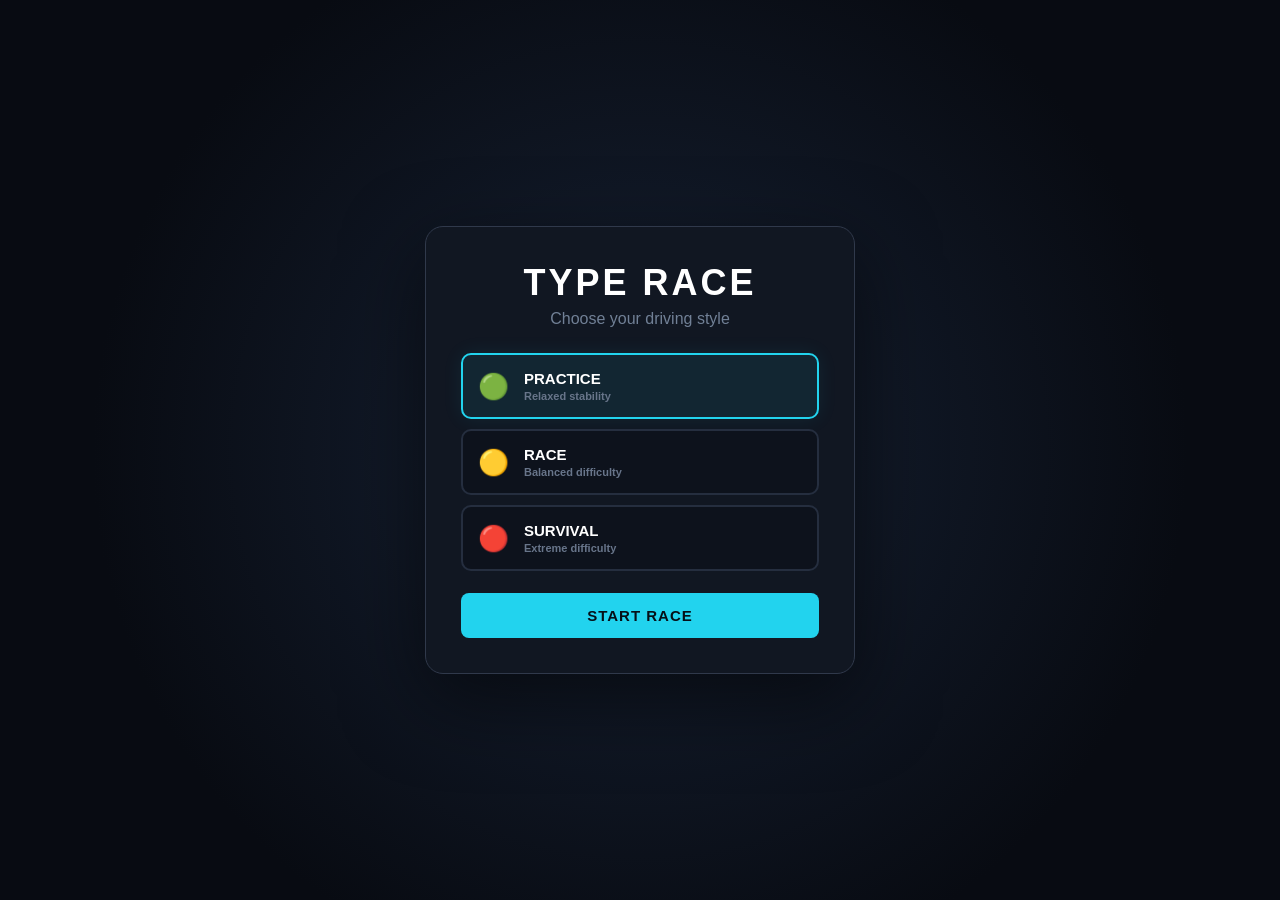
==== index.html @ 4c92f4b1 "background improved" ====
<!DOCTYPE html>
<html lang="en">

<head>
    <meta charset="UTF-8">

    <meta
        name="viewport"
        content="width=device-width, initial-scale=1.0"
    >

    <title>Type Race</title>

    <link
        rel="stylesheet"
        href="style.css"
    >
</head>

<body>

<div class="game">

    <!-- =========================
         MODE SELECT
    ========================== -->

    <div id="modeSelect" class="mode-screen">

        <div class="mode-box">

            <h1>TYPE RACE</h1>

            <p>Choose your driving style</p>

            <div class="mode-options">

                <button
                    class="mode-option selected"
                    data-mode="practice"
                    type="button"
                >
                    <span class="mode-icon">🟢</span>

                    <span>
                        <strong>PRACTICE</strong>
                        <small>Relaxed stability</small>
                    </span>
                </button>

                <button
                    class="mode-option"
                    data-mode="race"
                    type="button"
                >
                    <span class="mode-icon">🟡</span>

                    <span>
                        <strong>RACE</strong>
                        <small>Balanced difficulty</small>
                    </span>
                </button>

                <button
                    class="mode-option"
                    data-mode="survival"
                    type="button"
                >
                    <span class="mode-icon">🔴</span>

                    <span>
                        <strong>SURVIVAL</strong>
                        <small>Extreme difficulty</small>
                    </span>
                </button>

            </div>

            <button
                id="startGameButton"
                class="start-button"
                type="button"
            >
                START RACE
            </button>

        </div>

    </div>


    <!-- =========================
         HUD
    ========================== -->

    <header class="hud">

        <div class="stat">

            <span>❤️</span>

            <div class="bar">
                <div
                    id="hpBar"
                    class="fill hp"
                ></div>
            </div>

            <b id="hpText">100</b>

        </div>


        <div class="title">

            TYPE RACE

            <small id="modeTitle">
                PRACTICE
            </small>

        </div>


        <div class="stats-right">

            <span>
                WPM:
                <b id="wpm">0</b>
            </span>

            <span>
                ACC:
                <b id="accuracy">100%</b>
            </span>

        </div>

    </header>


    <!-- =========================
         STABILITY
    ========================== -->

    <div class="stability">

        <span>🛞 Stability</span>

        <div class="bar">

            <div
                id="stabilityBar"
                class="fill stability-fill"
            ></div>

        </div>

        <b id="stabilityText">100%</b>

    </div>


    <!-- =========================
         RACE
    ========================== -->

    <section class="race">

        <div class="road">

        <div class="road-lines"></div>
            
        <div class="track-border"></div>
            
        <div id="car" class="car">
            <img src="assets/car1.png" alt="Player car">
        </div>
    
        <div id="hazards" class="hazards"></div>
    
    </div>


    </section>


    <!-- =========================
         TYPING
    ========================== -->

    <section class="typing-area">

        <div
            id="textDisplay"
            class="text"
        ></div>

        <input
            id="typingInput"
            type="text"
            placeholder="Start typing..."
            autocomplete="off"
            autocorrect="off"
            autocapitalize="off"
            spellcheck="false"
            disabled
        >

        <div class="bottom-stats">

            <span>
                Combo:
                <b id="combo">0</b>
            </span>

            <span>
                Distance:
                <b id="distance">0</b>m
            </span>

        </div>

    </section>


    <!-- =========================
         COUNTDOWN
    ========================== -->

    <div
        id="countdown"
        class="countdown hidden"
    >
        3
    </div>


    <!-- =========================
         GAME OVER
    ========================== -->

    <div
        id="gameOver"
        class="overlay hidden"
    >

        <div class="game-over">

            <div
                id="resultIcon"
                class="crash"
            >
                💥
            </div>

            <h1 id="resultTitle">
                CRASH!
            </h1>

            <p id="resultMessage">
                Your car couldn't stay stable.
            </p>

            <div class="results">

                <div>
                    <small>WPM</small>
                    <b id="finalWpm">0</b>
                </div>

                <div>
                    <small>ACCURACY</small>
                    <b id="finalAccuracy">0%</b>
                </div>

                <div>
                    <small>DISTANCE</small>
                    <b id="finalDistance">0m</b>
                </div>

            </div>

            <button
                id="restart"
                type="button"
            >
                TRY AGAIN
            </button>

        </div>

    </div>

</div>


<script src="script.js"></script>

</body>

</html>
---- style.css ----
* {
    box-sizing: border-box;
    margin: 0;
    padding: 0;
}

body {
    min-height: 100vh;
    background: #080b12;
    color: white;
    font-family: Arial, sans-serif;
    overflow: hidden;
}

.game {
    width: 100%;
    height: 100vh;
    position: relative;
}


/* =========================
   HUD
========================= */

.hud {
    height: 70px;

    background: #101521;

    border-bottom: 1px solid #252c3a;

    display: flex;
    align-items: center;
    justify-content: space-between;

    padding: 0 30px;
}

.title {
    font-size: 22px;
    font-weight: 900;
    letter-spacing: 3px;
    text-align: center;
}

.title small {
    display: block;

    color: #6f7b91;

    font-size: 9px;
    letter-spacing: 2px;

    margin-top: 3px;
}

.stat {
    display: flex;
    align-items: center;

    gap: 8px;

    min-width: 220px;
}

.stats-right {
    display: flex;
    gap: 20px;

    color: #aeb8ca;
}


/* =========================
   BARS
========================= */

.bar {
    width: 130px;
    height: 10px;

    background: #272d39;

    border-radius: 20px;

    overflow: hidden;
}

.fill {
    height: 100%;
    width: 100%;

    transition: width .2s;
}

.hp {
    background: #ff3d54;
}

.stability-fill {
    background: #22d3ee;
}


/* =========================
   STABILITY
========================= */

.stability {
    height: 42px;

    background: #0d111a;

    display: flex;
    align-items: center;
    justify-content: center;

    gap: 12px;

    font-size: 13px;

    color: #aeb8ca;
}

.stability .bar {
    width: 220px;
}


/* =========================
   ROAD
========================= */

.race {
    height: 48%;
    min-height: 280px;
}

.road {
    height: 100%;
    position: relative;
    overflow: hidden;

    background-image:
        url("assets/road-texture.png");

    background-repeat: repeat-y;

    background-size:
        100% auto;

    background-position:
        center 0;

    border-top: 5px solid #343b44;
    border-bottom: 5px solid #343b44;

    animation:
        roadTextureMove 1.8s linear infinite;
}

@keyframes roadTextureMove {

    from {
        background-position:
            center 100%;
    }

    to {
        background-position:
            center 0%;
    }
}




/* Road edges */

.road::before,
.road::after {
    content: "";

    position: absolute;

    top: 0;

    height: 100%;

    width: 7px;

    background: #f4c542;

    z-index: 2;
}

.road::before {
    left: 8%;
}

.road::after {
    right: 8%;
}


/* =========================
   ROAD LINES
========================= */

.road-lines {
    display: none;
}

.road::before,
.road::after {
    display: none;
}


@keyframes roadMove {

    from {
        background-position-y: 0;
    }

    to {
        background-position-y: 140px;
    }
}


/* =========================
   CAR
========================= */

.car {
    position: absolute;

    left: 50%;
    bottom: 35px;

    width: 110px;
    height: 70px;

    z-index: 5;

    transform: translateX(-50%);

    transition:
        left .12s ease-out,
        transform .12s ease-out;

    filter:
        drop-shadow(0 10px 6px rgba(0, 0, 0, .55));
}

.car img {
    width: 100%;
    height: 100%;

    object-fit: contain;

    display: block;

    user-select: none;
    pointer-events: none;
}




/* =========================
   CAR SHAKE
========================= */

.car.shake {
    animation: shake .12s infinite;
}

@keyframes shake {

    0% {
        transform:
            translateX(-50%)
            rotate(-3deg);
    }

    50% {
        transform:
            translateX(-50%)
            rotate(3deg);
    }

    100% {
        transform:
            translateX(-50%)
            rotate(-3deg);
    }
}

.car.crashed {
    animation: crashCar .7s forwards;
}

@keyframes crashCar {

    0% {
        transform:
            translateX(-50%)
            rotate(0deg);
    }

    40% {
        transform:
            translateX(-50%)
            rotate(-15deg);
    }

    100% {
        transform:
            translateX(-50%)
            translateY(30px)
            rotate(35deg);
        opacity: .35;
    }
}


/* =========================
   HAZARDS
========================= */

.hazards {
    position: absolute;

    inset: 0;

    pointer-events: none;

    z-index: 4;
}

.hazard {
    position: absolute;

    top: -50px;

    font-size: 30px;

    animation:
        hazardMove linear forwards;
}
.hazard img {
    width: 35px;
    height: 35px;
    object-fit: contain;
    display: block;
}

@keyframes hazardMove {

    from {
        top: -50px;
    }

    to {
        top: 110%;
    }
}


/* =========================
   TYPING AREA
========================= */

.typing-area {
    width: min(900px, 92%);

    margin: 20px auto;
}

.text {
    min-height: 90px;

    padding: 18px;

    background: #111722;

    border: 1px solid #273044;

    border-radius: 10px;

    color: #69758a;

    font-size: 20px;

    line-height: 1.7;
}

.text span.correct {
    color: #39e58c;
}

.text span.current {
    border-left: 2px solid #22d3ee;

    animation:
        cursorBlink .8s infinite;
}

@keyframes cursorBlink {

    50% {
        border-color: transparent;
    }
}


/* =========================
   INPUT
========================= */

.typing-area input {
    width: 100%;

    margin-top: 12px;

    padding: 16px 18px;

    border: 2px solid #293347;

    border-radius: 10px;

    background: #0d121c;

    color: white;

    outline: none;

    font-size: 18px;
}

.typing-area input:focus {
    border-color: #22d3ee;
}

.typing-area input:disabled {
    opacity: .5;
    cursor: not-allowed;
}


/* =========================
   BOTTOM STATS
========================= */

.bottom-stats {
    margin-top: 10px;

    display: flex;

    justify-content: space-between;

    color: #78859b;

    font-size: 13px;
}


/* =========================
   COUNTDOWN
========================= */

.countdown {
    position: fixed;

    inset: 0;

    display: flex;

    align-items: center;
    justify-content: center;

    background:
        rgba(0,0,0,.55);

    font-size: 130px;

    font-weight: 900;

    color: #22d3ee;

    z-index: 200;

    text-shadow:
        0 0 30px #22d3ee;
}


/* =========================
   OVERLAY
========================= */

.overlay {
    position: fixed;

    inset: 0;

    background:
        rgba(0,0,0,.78);

    display: flex;

    align-items: center;
    justify-content: center;

    z-index: 300;
}

.hidden {
    display: none !important;
}


/* =========================
   GAME OVER
========================= */

.game-over {
    width: min(420px, 90%);

    padding: 35px;

    background: #111722;

    border: 1px solid #30394b;

    border-radius: 16px;

    text-align: center;

    box-shadow:
        0 20px 80px
        rgba(0,0,0,.6);
}

.crash {
    font-size: 65px;
}

.game-over h1 {
    margin: 10px 0;

    font-size: 42px;

    color: #ff4058;
}

.game-over p {
    color: #78859b;
}


/* =========================
   RESULTS
========================= */

.results {
    display: flex;

    justify-content: space-around;

    margin: 25px 0;
}

.results div {
    display: flex;

    flex-direction: column;

    gap: 5px;
}

.results small {
    color: #69758a;
}

.results b {
    font-size: 24px;
}


/* =========================
   BUTTON
========================= */

button {
    border: 0;

    border-radius: 8px;

    cursor: pointer;

    font-weight: 900;
}

.start-button,
#restart {
    width: 100%;

    padding: 14px;

    background: #22d3ee;

    color: #061018;

    font-size: 15px;

    letter-spacing: 1px;
}

.start-button {
    margin-top: 22px;
}

button:hover {
    background: #67e8f9;
}


/* =========================
   MODE SELECT
========================= */

.mode-screen {
    position: fixed;

    inset: 0;

    z-index: 500;

    display: flex;

    align-items: center;
    justify-content: center;

    background:
        radial-gradient(
            circle at center,
            #172235 0%,
            #080b12 70%
        );
}

.mode-box {
    width: min(430px, 90%);

    padding: 35px;

    background: #111722;

    border: 1px solid #30394b;

    border-radius: 18px;

    text-align: center;

    box-shadow:
        0 25px 80px
        rgba(0,0,0,.55);
}

.mode-box h1 {
    margin-bottom: 6px;

    font-size: 36px;

    letter-spacing: 3px;
}

.mode-box > p {
    margin-bottom: 25px;

    color: #718096;
}


/* =========================
   MODE OPTIONS
========================= */

.mode-options {
    display: flex;

    flex-direction: column;

    gap: 10px;
}

.mode-option {
    width: 100%;

    padding: 15px;

    display: flex;

    align-items: center;

    gap: 15px;

    text-align: left;

    background: #0d121c;

    color: white;

    border: 2px solid #252e3f;

    border-radius: 10px;

    cursor: pointer;

    transition:
        .2s;
}

.mode-option:hover {
    border-color: #3b4a63;

    transform:
        translateY(-2px);
}

.mode-option.selected {
    border-color: #22d3ee;

    background:
        rgba(34,211,238,.08);

    box-shadow:
        0 0 20px
        rgba(34,211,238,.08);
}

.mode-icon {
    font-size: 25px;
}

.mode-option strong {
    display: block;

    font-size: 15px;
}

.mode-option small {
    display: block;

    margin-top: 3px;

    color: #68758a;

    font-size: 11px;
}


/* =========================
   MOBILE
========================= */

@media (max-width: 650px) {

    .hud {
        padding: 0 12px;
    }

    .title {
        font-size: 14px;
    }

    .stat {
        min-width: auto;
    }

    .stat .bar {
        width: 70px;
    }

    .stats-right {
        gap: 7px;

        font-size: 11px;
    }

    .car {
        width: 90px;
        height: 60px;
    }

    .text {
        font-size: 16px;
    }

    .countdown {
        font-size: 90px;
    }

    .stability .bar {
        width: 150px;
    }
}

.track-border {
    position: absolute;

    inset: 0;

    background-image:
        url("assets/border.png");

    background-repeat: repeat-y;

    background-size: 100% auto;

    background-position:
        center 0;

    z-index: 2;

    pointer-events: none;

    animation:
        trackScroll 2.2s linear infinite;
}

@keyframes trackScroll {

    from {
        background-position:
            center 100%;
    }

    to {
        background-position:
            center 0%;
    }
}
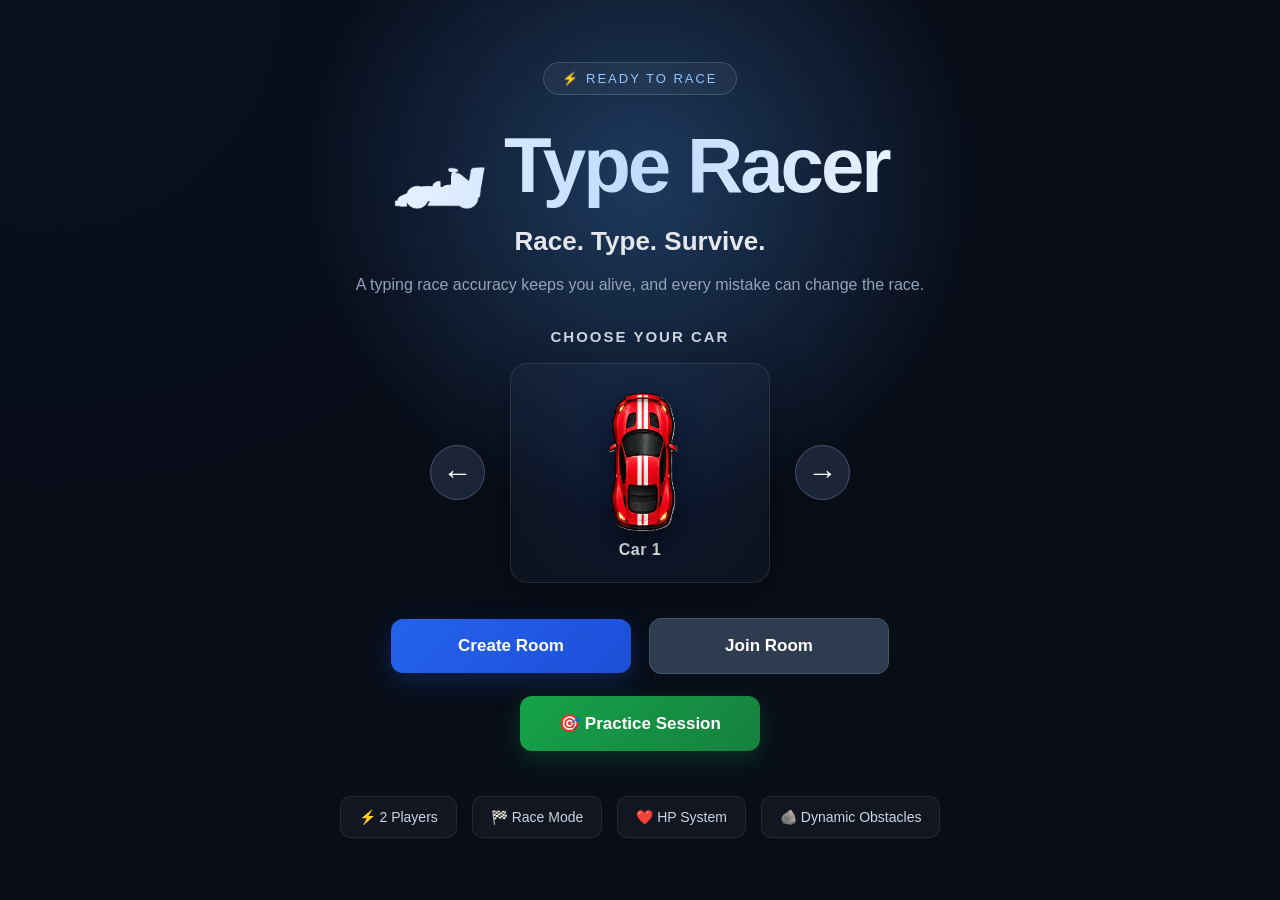
==== commit 6e3cd6ed: "intigrated dashboard by ..." ====
--- a/index.html
+++ b/index.html
@@ -2,301 +2,169 @@
 <html lang="en">
 
 <head>
+
     <meta charset="UTF-8">
+    <meta name="viewport" content="width=device-width, initial-scale=1.0">
 
-    <meta
-        name="viewport"
-        content="width=device-width, initial-scale=1.0"
-    >
+    <title>Type Racer</title>
 
-    <title>Type Race</title>
+    <link rel="stylesheet" href="style1.css">
 
-    <link
-        rel="stylesheet"
-        href="style.css"
-    >
 </head>
 
 <body>
 
-<div class="game">
+    <div class="container">
 
-    <!-- =========================
-         MODE SELECT
-    ========================== -->
+        <!-- Top Label -->
+        <div class="badge">
+            ⚡ READY TO RACE
+        </div>
 
-    <div id="modeSelect" class="mode-screen">
 
-        <div class="mode-box">
+        <!-- Main Title -->
+        <h1>
+            🏎️ Type Racer
+        </h1>
 
-            <h1>TYPE RACE</h1>
 
-            <p>Choose your driving style</p>
+        <!-- Tagline -->
+        <p class="tagline">
+            Race. Type. Survive.
+        </p>
 
-            <div class="mode-options">
 
-                <button
-                    class="mode-option selected"
-                    data-mode="practice"
-                    type="button"
-                >
-                    <span class="mode-icon">🟢</span>
+        <!-- Description -->
+        <p class="description">
 
-                    <span>
-                        <strong>PRACTICE</strong>
-                        <small>Relaxed stability</small>
-                    </span>
-                </button>
+            A typing race accuracy keeps you alive, and every mistake
+            can change the race.
 
-                <button
-                    class="mode-option"
-                    data-mode="race"
-                    type="button"
-                >
-                    <span class="mode-icon">🟡</span>
+        </p>
 
-                    <span>
-                        <strong>RACE</strong>
-                        <small>Balanced difficulty</small>
-                    </span>
-                </button>
 
-                <button
-                    class="mode-option"
-                    data-mode="survival"
-                    type="button"
-                >
-                    <span class="mode-icon">🔴</span>
+             <!-- CAR SELECTION -->
 
-                    <span>
-                        <strong>SURVIVAL</strong>
-                        <small>Extreme difficulty</small>
-                    </span>
-                </button>
+<div class="car-title">
+    Choose Your Car
+</div>
 
+<div class="car-selector">
+
+    <button
+        id="prevCar"
+        class="car-arrow"
+        type="button"
+        aria-label="Previous car"
+    >
+        ←
+    </button>
+
+
+    <div class="car-display">
+
+        <img
+            id="selectedCarImage"
+            src="assets/red-car.png"
+            alt="Red Racer"
+        >
+
+        <div
+            id="selectedCarName"
+            class="car-name"
+        >
+            Red Racer
+        </div>
+
+    </div>
+
+
+    <button
+        id="nextCar"
+        class="car-arrow"
+        type="button"
+        aria-label="Next car"
+    >
+        →
+    </button>
+
+</div>
+
+
+        <!-- =========================
+             CREATE + JOIN ROOM
+             ========================= -->
+
+        <div class="buttons">
+
+            <button
+                id="createRoom"
+                class="create-btn">
+
+                Create Room
+
+            </button>
+
+
+            <button
+                id="joinRoom"
+                class="join-btn">
+
+                Join Room
+
+            </button>
+
+        </div>
+
+
+        <!-- =========================
+             PRACTICE SESSION
+             ========================= -->
+
+        <div class="practice-container">
+
+            <a href="trial.html"><button
+                id="practiceSession"
+                class="practice-btn">
+                
+                🎯 Practice Session
+
+            </button></a>
+
+        </div>
+
+
+        <!-- =========================
+             FEATURES
+             ========================= -->
+
+        <div class="features">
+
+            <div class="feature">
+                ⚡ 2 Players
             </div>
 
-            <button
-                id="startGameButton"
-                class="start-button"
-                type="button"
-            >
-                START RACE
-            </button>
+            <div class="feature">
+                🏁 Race Mode
+            </div>
+
+            <div class="feature">
+                ❤️ HP System
+            </div>
+
+            <div class="feature">
+                🪨 Dynamic Obstacles
+            </div>
 
         </div>
 
     </div>
 
 
-    <!-- =========================
-         HUD
-    ========================== -->
+    <!-- JavaScript -->
 
-    <header class="hud">
-
-        <div class="stat">
-
-            <span>❤️</span>
-
-            <div class="bar">
-                <div
-                    id="hpBar"
-                    class="fill hp"
-                ></div>
-            </div>
-
-            <b id="hpText">100</b>
-
-        </div>
-
-
-        <div class="title">
-
-            TYPE RACE
-
-            <small id="modeTitle">
-                PRACTICE
-            </small>
-
-        </div>
-
-
-        <div class="stats-right">
-
-            <span>
-                WPM:
-                <b id="wpm">0</b>
-            </span>
-
-            <span>
-                ACC:
-                <b id="accuracy">100%</b>
-            </span>
-
-        </div>
-
-    </header>
-
-
-    <!-- =========================
-         STABILITY
-    ========================== -->
-
-    <div class="stability">
-
-        <span>🛞 Stability</span>
-
-        <div class="bar">
-
-            <div
-                id="stabilityBar"
-                class="fill stability-fill"
-            ></div>
-
-        </div>
-
-        <b id="stabilityText">100%</b>
-
-    </div>
-
-
-    <!-- =========================
-         RACE
-    ========================== -->
-
-    <section class="race">
-
-        <div class="road">
-
-        <div class="road-lines"></div>
-            
-        <div class="track-border"></div>
-            
-        <div id="car" class="car">
-            <img src="assets/car1.png" alt="Player car">
-        </div>
-    
-        <div id="hazards" class="hazards"></div>
-    
-    </div>
-
-
-    </section>
-
-
-    <!-- =========================
-         TYPING
-    ========================== -->
-
-    <section class="typing-area">
-
-        <div
-            id="textDisplay"
-            class="text"
-        ></div>
-
-        <input
-            id="typingInput"
-            type="text"
-            placeholder="Start typing..."
-            autocomplete="off"
-            autocorrect="off"
-            autocapitalize="off"
-            spellcheck="false"
-            disabled
-        >
-
-        <div class="bottom-stats">
-
-            <span>
-                Combo:
-                <b id="combo">0</b>
-            </span>
-
-            <span>
-                Distance:
-                <b id="distance">0</b>m
-            </span>
-
-        </div>
-
-    </section>
-
-
-    <!-- =========================
-         COUNTDOWN
-    ========================== -->
-
-    <div
-        id="countdown"
-        class="countdown hidden"
-    >
-        3
-    </div>
-
-
-    <!-- =========================
-         GAME OVER
-    ========================== -->
-
-    <div
-        id="gameOver"
-        class="overlay hidden"
-    >
-
-        <div class="game-over">
-
-            <div
-                id="resultIcon"
-                class="crash"
-            >
-                💥
-            </div>
-
-            <h1 id="resultTitle">
-                CRASH!
-            </h1>
-
-            <p id="resultMessage">
-                Your car couldn't stay stable.
-            </p>
-
-            <div class="results">
-
-                <div>
-                    <small>WPM</small>
-                    <b id="finalWpm">0</b>
-                </div>
-
-                <div>
-                    <small>ACCURACY</small>
-                    <b id="finalAccuracy">0%</b>
-                </div>
-
-                <div>
-                    <small>DISTANCE</small>
-                    <b id="finalDistance">0m</b>
-                </div>
-
-            </div>
-
-            <button
-                id="restart"
-                type="button"
-            >
-                TRY AGAIN
-            </button>
-
-        </div>
-
-    </div>
-
-</div>
-
-
-<script src="script.js"></script>
+    <script src="dashboard.js"></script>
 
 </body>
 
-</html>+</html>
--- a/style1.css
+++ b/style1.css
@@ -0,0 +1,549 @@
+* {
+    margin: 0;
+    padding: 0;
+    box-sizing: border-box;
+}
+
+
+body {
+
+    min-height: 100vh;
+
+    font-family: Arial, sans-serif;
+
+    background:
+        radial-gradient(
+            circle at 50% 20%,
+            #1e3a5f 0%,
+            transparent 35%
+        ),
+        #080d18;
+
+    color: white;
+
+    display: flex;
+
+    justify-content: center;
+
+    align-items: center;
+
+    overflow-x: hidden;
+}
+
+
+/* Subtle Background Glow */
+
+body::before {
+
+    content: "";
+
+    position: absolute;
+
+    width: 400px;
+
+    height: 400px;
+
+    border-radius: 50%;
+
+    background: #2563eb;
+
+    filter: blur(180px);
+
+    opacity: 0.10;
+
+    top: -200px;
+
+    left: -150px;
+
+    pointer-events: none;
+}
+
+
+/* Main Container */
+
+.container {
+
+    position: relative;
+
+    z-index: 2;
+
+    width: 90%;
+
+    max-width: 850px;
+
+    text-align: center;
+
+    padding: 40px 30px;
+}
+
+
+/* Top Label */
+
+.badge {
+
+    display: inline-block;
+
+    padding: 8px 18px;
+
+    border: 1px solid rgba(255,255,255,0.15);
+
+    border-radius: 30px;
+
+    background: rgba(255,255,255,0.05);
+
+    color: #93c5fd;
+
+    font-size: 13px;
+
+    letter-spacing: 2px;
+
+    margin-bottom: 25px;
+}
+
+
+/* Main Heading */
+
+h1 {
+
+    font-size: clamp(50px, 7vw, 78px);
+
+    font-weight: 900;
+
+    letter-spacing: -3px;
+
+    margin-bottom: 15px;
+
+    background: linear-gradient(
+        90deg,
+        #ffffff,
+        #bfdbfe,
+        #ffffff
+    );
+
+    -webkit-background-clip: text;
+
+    -webkit-text-fill-color: transparent;
+}
+
+
+/* Tagline */
+
+.tagline {
+
+    font-size: 26px;
+
+    font-weight: 600;
+
+    margin-bottom: 15px;
+
+    color: #e5e7eb;
+}
+
+
+/* Description */
+
+.description {
+
+    max-width: 620px;
+
+    margin: auto;
+
+    line-height: 1.6;
+
+    color: #94a3b8;
+
+    font-size: 16px;
+
+    margin-bottom: 30px;
+}
+
+
+/* =================================
+   CAR SELECTION
+   ================================= */
+
+.car-title {
+
+    font-size: 15px;
+
+    font-weight: 700;
+
+    letter-spacing: 2px;
+
+    color: #cbd5e1;
+
+    margin-bottom: 18px;
+
+    text-transform: uppercase;
+}
+
+/* =================================
+   CAR SELECTOR
+================================= */
+
+.car-selector {
+
+    display: flex;
+
+    align-items: center;
+
+    justify-content: center;
+
+    gap: 25px;
+
+    margin-bottom: 35px;
+}
+
+
+/* =================================
+   CAR DISPLAY
+================================= */
+
+.car-display {
+
+    width: 260px;
+
+    min-height: 220px;
+
+    display: flex;
+
+    flex-direction: column;
+
+    align-items: center;
+
+    justify-content: center;
+
+    padding: 15px;
+
+    border-radius: 18px;
+
+    background:
+        radial-gradient(
+            circle at center,
+            rgba(37,99,235,.12),
+            rgba(255,255,255,.025)
+        );
+
+    border: 1px solid rgba(255,255,255,.10);
+
+    box-shadow:
+        0 15px 45px rgba(0,0,0,.25);
+
+    transition:
+        border-color .2s ease,
+        box-shadow .2s ease;
+}
+
+
+.car-display:hover {
+
+    border-color: rgba(96,165,250,.5);
+
+    box-shadow:
+        0 0 30px rgba(37,99,235,.15);
+}
+
+
+/* =================================
+   SELECTED CAR IMAGE
+================================= */
+
+#selectedCarImage {
+
+    width: 190px;
+
+    height: 150px;
+
+    object-fit: contain;
+
+    display: block;
+
+    user-select: none;
+
+    pointer-events: none;
+
+    filter:
+        drop-shadow(
+            0 12px 12px
+            rgba(0,0,0,.5)
+        );
+
+    transition:
+        transform .25s ease,
+        filter .25s ease;
+}
+
+
+/* Small animation when changing car */
+
+#selectedCarImage.car-change {
+
+    transform:
+        scale(.85)
+        translateY(5px);
+
+    opacity: .4;
+}
+
+
+/* =================================
+   CAR NAME
+================================= */
+
+.car-display .car-name {
+
+    margin-top: 5px;
+
+    margin-bottom: 0;
+
+    font-size: 16px;
+
+    font-weight: 800;
+
+    color: #e5e7eb;
+
+    letter-spacing: .5px;
+}
+
+
+/* =================================
+   ARROW BUTTONS
+================================= */
+
+.car-arrow {
+
+    width: 55px;
+
+    height: 55px;
+
+    padding: 0;
+
+    display: flex;
+
+    align-items: center;
+
+    justify-content: center;
+
+    border-radius: 50%;
+
+    background:
+        rgba(30,41,59,.9);
+
+    border: 1px solid #475569;
+
+    color: white;
+
+    font-size: 30px;
+
+    font-weight: 400;
+
+    cursor: pointer;
+
+    transition:
+        transform .2s ease,
+        background .2s ease,
+        border-color .2s ease,
+        box-shadow .2s ease;
+}
+
+
+.car-arrow:hover {
+
+    background: #2563eb;
+
+    border-color: #60a5fa;
+
+    transform: scale(1.08);
+
+    box-shadow:
+        0 0 20px
+        rgba(37,99,235,.35);
+}
+
+
+.car-arrow:active {
+
+    transform: scale(.94);
+}
+
+/* Car Name */
+
+.car-name {
+
+    font-size: 15px;
+
+    font-weight: 700;
+
+    color: #e5e7eb;
+
+    margin-bottom: 12px;
+}
+
+
+
+
+.select-btn:hover {
+
+    background: #334155;
+}
+
+
+
+
+/* =================================
+   CREATE + JOIN
+   ================================= */
+
+.buttons {
+
+    display: flex;
+
+    justify-content: center;
+
+    align-items: center;
+
+    gap: 18px;
+
+    margin-top: 10px;
+}
+
+
+button {
+
+    width: 240px;
+
+    padding: 17px 28px;
+
+    border: none;
+
+    border-radius: 12px;
+
+    font-size: 17px;
+
+    font-weight: 700;
+
+    color: white;
+
+    cursor: pointer;
+
+    transition:
+        transform 0.2s ease,
+        box-shadow 0.2s ease,
+        background 0.2s ease;
+}
+
+
+/* Create Room */
+
+.create-btn {
+
+    background: linear-gradient(
+        135deg,
+        #2563eb,
+        #1d4ed8
+    );
+
+    box-shadow:
+        0 8px 25px rgba(37,99,235,0.25);
+}
+
+
+.create-btn:hover {
+
+    transform: translateY(-3px);
+
+    box-shadow:
+        0 12px 30px rgba(37,99,235,0.4);
+}
+
+
+/* Join Room */
+
+.join-btn {
+
+    background: rgba(51,65,85,0.9);
+
+    border: 1px solid #475569;
+}
+
+
+.join-btn:hover {
+
+    transform: translateY(-3px);
+
+    background: #475569;
+
+    box-shadow:
+        0 10px 25px rgba(0,0,0,0.3);
+}
+
+
+/* =================================
+   PRACTICE SESSION
+   ================================= */
+
+.practice-container {
+
+    margin-top: 22px;
+
+    display: flex;
+
+    justify-content: center;
+}
+
+
+.practice-btn {
+
+    background: linear-gradient(
+        135deg,
+        #16a34a,
+        #15803d
+    );
+
+    box-shadow:
+        0 8px 25px rgba(22,163,74,0.25);
+}
+
+
+.practice-btn:hover {
+
+    transform: translateY(-3px);
+
+    box-shadow:
+        0 12px 30px rgba(22,163,74,0.4);
+}
+
+
+/* =================================
+   FEATURES
+   ================================= */
+
+.features {
+
+    display: flex;
+
+    justify-content: center;
+
+    gap: 15px;
+
+    margin-top: 45px;
+
+    flex-wrap: wrap;
+}
+
+
+.feature {
+
+    padding: 12px 18px;
+
+    border-radius: 10px;
+
+    background: rgba(255,255,255,0.04);
+
+    border: 1px solid rgba(255,255,255,0.08);
+
+    color: #cbd5e1;
+
+    font-size: 14px;
+}
+
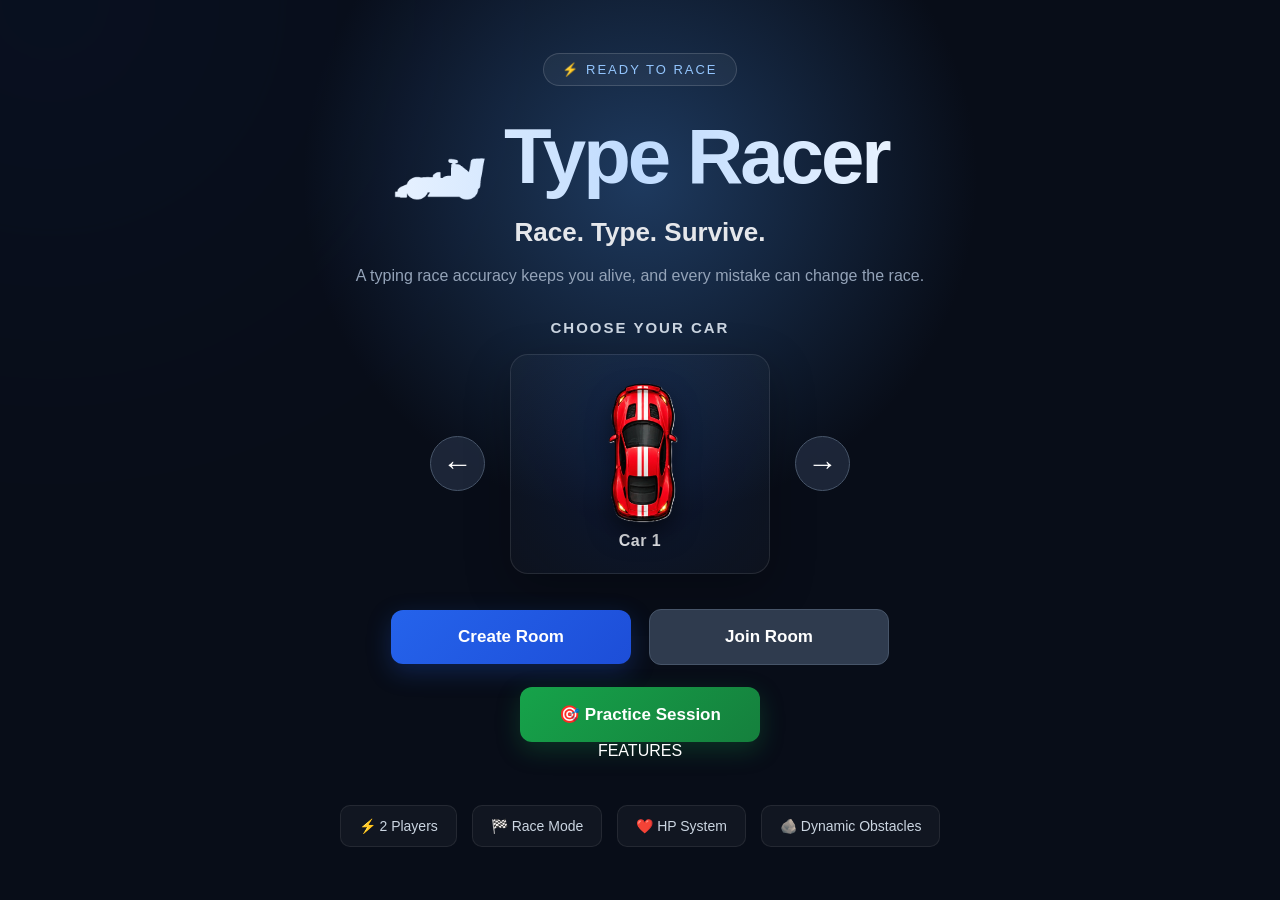
==== commit f7103d47: "prompts replaced with asthetics" ====
--- a/index.html
+++ b/index.html
@@ -89,82 +89,225 @@
     </button>
 
 </div>
-
-
-        <!-- =========================
-             CREATE + JOIN ROOM
-             ========================= -->
-
+        <!-- CREATE + JOIN ROOM -->
         <div class="buttons">
-
-            <button
-                id="createRoom"
-                class="create-btn">
-
+            <button id="createRoom" class="create-btn">
                 Create Room
-
-            </button>
-
-
-            <button
-                id="joinRoom"
-                class="join-btn">
-
+            </button>
+            <button id="joinRoom" class="join-btn">
                 Join Room
-
-            </button>
-
-        </div>
-
-
-        <!-- =========================
-             PRACTICE SESSION
-             ========================= -->
-
+            </button>
+     <!-- JOIN ROOM -->
+
+<div
+    id="joinRoomScreen"
+    class="room-screen hidden">
+    <div class="room-box">
+
+        <h2>🚪 Join Room</h2>
+        <p>
+            Enter the room code given by your opponent.
+        </p>
+
+        <input
+            type="text"
+            id="roomCodeInput"
+            placeholder="Enter Room Code"
+            maxlength="6"
+            autocomplete="off"
+        >
+        <button id="confirmJoin" class="confirm-btn">
+            Join Room
+        </button>
+        <button
+            id="backFromJoin"
+            class="back-btn">
+            ← Back
+        </button>
+        <p
+            id="joinError"
+            class="join-error">
+        </p>
+
+    </div>
+    </div>
+        </div>
+             <!-- PRACTICE SESSION -->
         <div class="practice-container">
-
             <a href="trial.html"><button
                 id="practiceSession"
                 class="practice-btn">
-                
                 🎯 Practice Session
-
             </button></a>
-
-        </div>
-
-
-        <!-- =========================
+        </div>
              FEATURES
-             ========================= -->
-
         <div class="features">
-
             <div class="feature">
                 ⚡ 2 Players
             </div>
-
             <div class="feature">
                 🏁 Race Mode
             </div>
-
             <div class="feature">
                 ❤️ HP System
             </div>
-
             <div class="feature">
                 🪨 Dynamic Obstacles
             </div>
-
-        </div>
-
-    </div>
-
-
+        </div>
+    </div>
+         <!-- CREATE ROOM MODAL -->
+
+    <div id="createRoomModal" class="room-modal hidden">
+        <div class="room-panel">
+            <button
+                id="closeCreateRoom"
+                class="close-room"
+                type="button"
+            >
+                ×
+            </button>
+            <div class="room-icon">
+                🏁
+            </div>
+            <h2>
+                ROOM CREATED
+            </h2>
+            <p class="room-subtitle">
+                Share this code with your opponent
+            </p>
+            <div class="room-code-box">
+                <span id="roomCodeDisplay">
+                    ------ 
+                </span>
+            </div>
+            <p class="room-label">
+                ROOM CODE
+            </p>
+            <button id="copyRoomCode" class="copy-room-btn" type="button">
+                COPY CODE
+            </button>
+            <div class="waiting-status">
+                <span class="status-dot"></span>
+                Waiting for opponent...
+            </div>
+            <div class="selected-car-preview">
+                <img
+                    id="roomCarImage"
+                    src="assets/car1.png"
+                    alt="Selected Car"
+                >
+                <span id="roomCarName">
+                    Car 1
+                </span>
+
+            </div>
+            <button
+                id="closeRoomButton"
+                class="back-room-btn"
+                type="button"
+            >
+                ← BACK
+            </button>
+        </div>
+    </div>
+
+    <!-- JOIN ROOM MODAL -->
+    <div id="joinRoomModal" class="room-modal hidden">
+
+        <div class="room-panel">
+
+            <button
+                id="closeJoinRoom"
+                class="close-room"
+                type="button"
+            >
+                ×
+            </button>
+
+
+            <div class="room-icon">
+                🏎️
+            </div>
+
+
+            <h2>
+                JOIN ROOM
+            </h2>
+
+
+            <p class="room-subtitle">
+                Enter the room code from your opponent
+            </p>
+
+
+            <div class="join-input-box">
+
+                <input
+                    type="text"
+                    id="roomCodeInput"
+                    placeholder="ENTER CODE"
+                    maxlength="6"
+                    autocomplete="off"
+                >
+
+            </div>
+
+            <button
+    type="button"
+    class="mtp-arena-btn"
+    onclick="window.location.href='multiplayer.html'"
+>
+    ARENA TRIAL
+</button>
+
+            <button
+                id="joinRoomConfirm"
+                class="join-confirm-btn"
+                type="button"
+            >
+                JOIN ROOM
+            </button>
+
+
+            <div
+                id="joinError"
+                class="join-error"
+            >
+            </div>
+
+
+            <div class="selected-car-preview">
+
+                <img
+                    id="joinCarImage"
+                    src="assets/car1.png"
+                    alt="Selected Car"
+                >
+
+                <span id="joinCarName">
+                    Car 1
+                </span>
+
+            </div>
+
+
+            <button
+                id="closeJoinButton"
+                class="back-room-btn"
+                type="button"
+            >
+                ← BACK
+            </button>
+
+        </div>
+
+    </div>
     <!-- JavaScript -->
 
     <script src="dashboard.js"></script>
-
+    <script src="join.js"></script>
+    <script src="create.js"></script>
 </body>
 
 </html>
--- a/style1.css
+++ b/style1.css
@@ -547,3 +547,858 @@
     font-size: 14px;
 }
 
+/* =================================
+   JOIN ROOM SCREEN
+================================= */
+
+.room-screen {
+
+    position: fixed;
+
+    inset: 0;
+
+    z-index: 100;
+
+    display: flex;
+
+    justify-content: center;
+
+    align-items: center;
+
+    background: rgba(5, 10, 20, 0.85);
+
+    backdrop-filter: blur(8px);
+
+}
+
+
+/* Hide */
+
+.hidden {
+
+    display: none;
+}
+
+
+/* Room Box */
+
+.room-box {
+
+    width: 90%;
+
+    max-width: 420px;
+
+    padding: 35px;
+
+    text-align: center;
+
+    border-radius: 20px;
+
+    background:
+        linear-gradient(
+            145deg,
+            rgba(30, 41, 59, 0.98),
+            rgba(15, 23, 42, 0.98)
+        );
+
+    border: 1px solid rgba(96, 165, 250, 0.25);
+
+    box-shadow:
+        0 25px 70px rgba(0, 0, 0, 0.5);
+}
+
+
+/* Heading */
+
+.room-box h2 {
+
+    font-size: 30px;
+
+    margin-bottom: 12px;
+
+}
+
+
+/* Description */
+
+.room-box p {
+
+    color: #94a3b8;
+
+    line-height: 1.5;
+
+    margin-bottom: 22px;
+
+}
+
+
+/* Room Code Input */
+
+#roomCodeInput {
+
+    width: 100%;
+
+    padding: 15px;
+
+    border-radius: 10px;
+
+    border: 1px solid #475569;
+
+    outline: none;
+
+    background: #0f172a;
+
+    color: white;
+
+    text-align: center;
+
+    font-size: 22px;
+
+    font-weight: 700;
+
+    letter-spacing: 5px;
+
+    text-transform: uppercase;
+
+    margin-bottom: 15px;
+}
+
+
+#roomCodeInput:focus {
+
+    border-color: #60a5fa;
+
+    box-shadow:
+        0 0 15px rgba(37, 99, 235, 0.25);
+}
+
+
+/* Confirm Button */
+
+.confirm-btn {
+
+    width: 100%;
+
+    background:
+        linear-gradient(
+            135deg,
+            #2563eb,
+            #1d4ed8
+        );
+
+    margin-bottom: 10px;
+}
+
+
+/* Back Button */
+
+.back-btn {
+
+    width: 100%;
+
+    background: #334155;
+
+    border: 1px solid #475569;
+
+}
+
+
+/* Error */
+
+.join-error {
+
+    min-height: 20px;
+
+    margin-top: 12px;
+
+    margin-bottom: 0 !important;
+
+    color: #ff4058 !important;
+
+    font-size: 14px;
+
+}
+/* =========================================
+   ROOM MODAL
+========================================= */
+
+.room-modal {
+
+    position: fixed;
+
+    inset: 0;
+
+    z-index: 1000;
+
+    display: flex;
+
+    align-items: center;
+
+    justify-content: center;
+
+    padding: 20px;
+
+    background:
+        rgba(3, 7, 18, 0.82);
+
+    backdrop-filter: blur(8px);
+
+}
+
+
+/* Hidden */
+
+.room-modal.hidden {
+
+    display: none;
+
+}
+
+
+/* =========================================
+   ROOM PANEL
+========================================= */
+
+.room-panel {
+
+    position: relative;
+
+    width: 100%;
+
+    max-width: 430px;
+
+    padding: 40px 35px;
+
+    text-align: center;
+
+    border-radius: 24px;
+
+    background:
+        linear-gradient(
+            145deg,
+            rgba(30, 58, 95, 0.55),
+            rgba(8, 13, 24, 0.95)
+        );
+
+    border: 1px solid
+        rgba(96, 165, 250, 0.25);
+
+    box-shadow:
+        0 30px 80px
+        rgba(0, 0, 0, 0.55),
+
+        0 0 50px
+        rgba(37, 99, 235, 0.12);
+
+    animation:
+        roomPanelIn
+        0.3s ease;
+
+}
+
+
+/* =========================================
+   PANEL ANIMATION
+========================================= */
+
+@keyframes roomPanelIn {
+
+    from {
+
+        opacity: 0;
+
+        transform:
+            translateY(20px)
+            scale(0.96);
+
+    }
+
+    to {
+
+        opacity: 1;
+
+        transform:
+            translateY(0)
+            scale(1);
+
+    }
+
+}
+
+
+/* =========================================
+   CLOSE BUTTON
+========================================= */
+
+.close-room {
+
+    position: absolute;
+
+    top: 15px;
+
+    right: 18px;
+
+    width: 38px;
+
+    height: 38px;
+
+    padding: 0;
+
+    border-radius: 50%;
+
+    background:
+        rgba(255,255,255,0.05);
+
+    border: 1px solid
+        rgba(255,255,255,0.10);
+
+    color: #94a3b8;
+
+    font-size: 25px;
+
+    font-weight: 400;
+
+    cursor: pointer;
+
+    transition: 0.2s ease;
+
+}
+
+
+.close-room:hover {
+
+    background: #ef4444;
+
+    border-color: #ef4444;
+
+    color: white;
+
+    transform: rotate(90deg);
+
+}
+
+
+/* =========================================
+   ROOM ICON
+========================================= */
+
+.room-icon {
+
+    font-size: 48px;
+
+    margin-bottom: 10px;
+
+    filter:
+        drop-shadow(
+            0 8px 15px
+            rgba(37,99,235,0.35)
+        );
+
+}
+
+
+/* =========================================
+   ROOM TITLE
+========================================= */
+
+.room-panel h2 {
+
+    margin: 0 0 8px;
+
+    font-size: 28px;
+
+    font-weight: 900;
+
+    letter-spacing: 2px;
+
+    color: white;
+
+}
+
+
+/* =========================================
+   SUBTITLE
+========================================= */
+
+.room-subtitle {
+
+    margin-bottom: 25px;
+
+    color: #94a3b8;
+
+    font-size: 14px;
+
+}
+
+
+/* =========================================
+   ROOM CODE
+========================================= */
+
+.room-code-box {
+
+    padding: 18px;
+
+    border-radius: 14px;
+
+    background:
+        rgba(37, 99, 235, 0.10);
+
+    border: 1px solid
+        rgba(96, 165, 250, 0.30);
+
+    box-shadow:
+        inset 0 0 25px
+        rgba(37,99,235,0.08);
+
+}
+
+
+#roomCodeDisplay {
+
+    font-size: 34px;
+
+    font-weight: 900;
+
+    letter-spacing: 7px;
+
+    color: #60a5fa;
+
+    text-shadow:
+        0 0 20px
+        rgba(96,165,250,0.35);
+
+}
+
+
+/* =========================================
+   ROOM LABEL
+========================================= */
+
+.room-label {
+
+    margin: 10px 0 18px;
+
+    font-size: 11px;
+
+    letter-spacing: 3px;
+
+    font-weight: 700;
+
+    color: #64748b;
+
+}
+
+
+/* =========================================
+   COPY BUTTON
+========================================= */
+
+.copy-room-btn {
+
+    width: 100%;
+
+    padding: 13px;
+
+    border-radius: 10px;
+
+    background:
+        rgba(51,65,85,0.8);
+
+    border: 1px solid
+        #475569;
+
+    color: white;
+
+    font-size: 14px;
+
+    font-weight: 700;
+
+    cursor: pointer;
+
+    transition: 0.2s ease;
+
+}
+
+
+.copy-room-btn:hover {
+
+    background: #334155;
+
+    border-color: #64748b;
+
+    transform: translateY(-2px);
+
+}
+
+
+/* =========================================
+   WAITING STATUS
+========================================= */
+
+.waiting-status {
+
+    display: flex;
+
+    justify-content: center;
+
+    align-items: center;
+
+    gap: 9px;
+
+    margin: 24px 0;
+
+    color: #cbd5e1;
+
+    font-size: 14px;
+
+}
+
+
+.status-dot {
+
+    width: 9px;
+
+    height: 9px;
+
+    border-radius: 50%;
+
+    background: #22c55e;
+
+    box-shadow:
+        0 0 12px
+        rgba(34,197,94,0.8);
+
+    animation:
+        statusPulse
+        1.2s infinite;
+
+}
+
+
+@keyframes statusPulse {
+
+    0%,
+    100% {
+
+        opacity: 1;
+
+        transform: scale(1);
+
+    }
+
+    50% {
+
+        opacity: .4;
+
+        transform: scale(.75);
+
+    }
+
+}
+
+
+/* =========================================
+   SELECTED CAR
+========================================= */
+
+.selected-car-preview {
+
+    display: flex;
+
+    align-items: center;
+
+    justify-content: center;
+
+    gap: 12px;
+
+    margin-bottom: 25px;
+
+    padding: 10px;
+
+    color: #cbd5e1;
+
+    font-size: 13px;
+
+    font-weight: 700;
+
+}
+
+
+.selected-car-preview img {
+
+    width: 75px;
+
+    height: 50px;
+
+    object-fit: contain;
+
+    filter:
+        drop-shadow(
+            0 7px 7px
+            rgba(0,0,0,.5)
+        );
+
+}
+
+
+/* =========================================
+   BACK BUTTON
+========================================= */
+
+.back-room-btn {
+
+    width: 100%;
+
+    padding: 13px;
+
+    border-radius: 10px;
+
+    background:
+        transparent;
+
+    border: 1px solid
+        #334155;
+
+    color: #94a3b8;
+
+    font-size: 14px;
+
+    font-weight: 700;
+
+    cursor: pointer;
+
+    transition: 0.2s ease;
+
+}
+
+
+.back-room-btn:hover {
+
+    background:
+        rgba(255,255,255,0.05);
+
+    border-color: #64748b;
+
+    color: white;
+
+}
+
+
+/* =========================================
+   MOBILE
+========================================= */
+
+@media (max-width: 500px) {
+
+    .room-panel {
+
+        padding: 35px 22px;
+
+    }
+
+
+    #roomCodeDisplay {
+
+        font-size: 27px;
+
+        letter-spacing: 5px;
+
+    }
+
+
+    .room-panel h2 {
+
+        font-size: 24px;
+
+    }
+
+}
+
+/* =========================================
+   JOIN ROOM
+========================================= */
+
+.join-input-box {
+
+    margin-bottom: 18px;
+
+}
+
+
+#roomCodeInput {
+
+    width: 100%;
+
+    padding: 17px 15px;
+
+    border-radius: 12px;
+
+    border: 1px solid
+        rgba(96,165,250,0.25);
+
+    outline: none;
+
+    background:
+        rgba(15,23,42,0.85);
+
+    color: white;
+
+    text-align: center;
+
+    font-size: 22px;
+
+    font-weight: 800;
+
+    letter-spacing: 5px;
+
+    text-transform: uppercase;
+
+    transition:
+        border-color .2s ease,
+        box-shadow .2s ease;
+
+}
+
+
+#roomCodeInput::placeholder {
+
+    color: #475569;
+
+    letter-spacing: 3px;
+
+}
+
+
+#roomCodeInput:focus {
+
+    border-color: #60a5fa;
+
+    box-shadow:
+        0 0 20px
+        rgba(37,99,235,.18);
+
+}
+
+
+/* =========================================
+   JOIN CONFIRM BUTTON
+========================================= */
+
+.join-confirm-btn {
+
+    width: 100%;
+
+    padding: 15px;
+
+    border-radius: 11px;
+
+    background:
+        linear-gradient(
+            135deg,
+            #2563eb,
+            #1d4ed8
+        );
+
+    border: none;
+
+    color: white;
+
+    font-size: 15px;
+
+    font-weight: 800;
+
+    cursor: pointer;
+
+    box-shadow:
+        0 8px 25px
+        rgba(37,99,235,.22);
+
+    transition: .2s ease;
+
+}
+
+
+.join-confirm-btn:hover {
+
+    transform:
+        translateY(-2px);
+
+    box-shadow:
+        0 12px 30px
+        rgba(37,99,235,.38);
+
+}
+
+
+.join-confirm-btn:active {
+
+    transform:
+        translateY(0);
+
+}
+
+
+/* =========================================
+   JOIN ERROR
+========================================= */
+
+.join-error {
+
+    min-height: 20px;
+
+    margin-top: 12px;
+
+    margin-bottom: 5px;
+
+    color: #fb7185;
+
+    font-size: 13px;
+
+    font-weight: 600;
+
+}
+.mtp-arena-btn {
+    width: 100%;
+    margin-top: 12px;
+    padding: 14px 20px;
+
+    border: 1px solid #43e5ff;
+    border-radius: 10px;
+
+    background: linear-gradient(
+        90deg,
+        #102d4a,
+        #182957
+    );
+
+    color: #43e5ff;
+
+    font-size: 14px;
+    font-weight: 900;
+    letter-spacing: 1.5px;
+
+    cursor: pointer;
+
+    transition:
+        transform 0.2s ease,
+        box-shadow 0.2s ease,
+        background 0.2s ease;
+}
+
+.mtp-arena-btn:hover {
+    transform: translateY(-2px);
+
+    background: linear-gradient(
+        90deg,
+        #143d60,
+        #263875
+    );
+
+    box-shadow:
+        0 0 18px rgba(67, 229, 255, 0.35);
+}
+
+.mtp-arena-btn:active {
+    transform: translateY(0);
+}
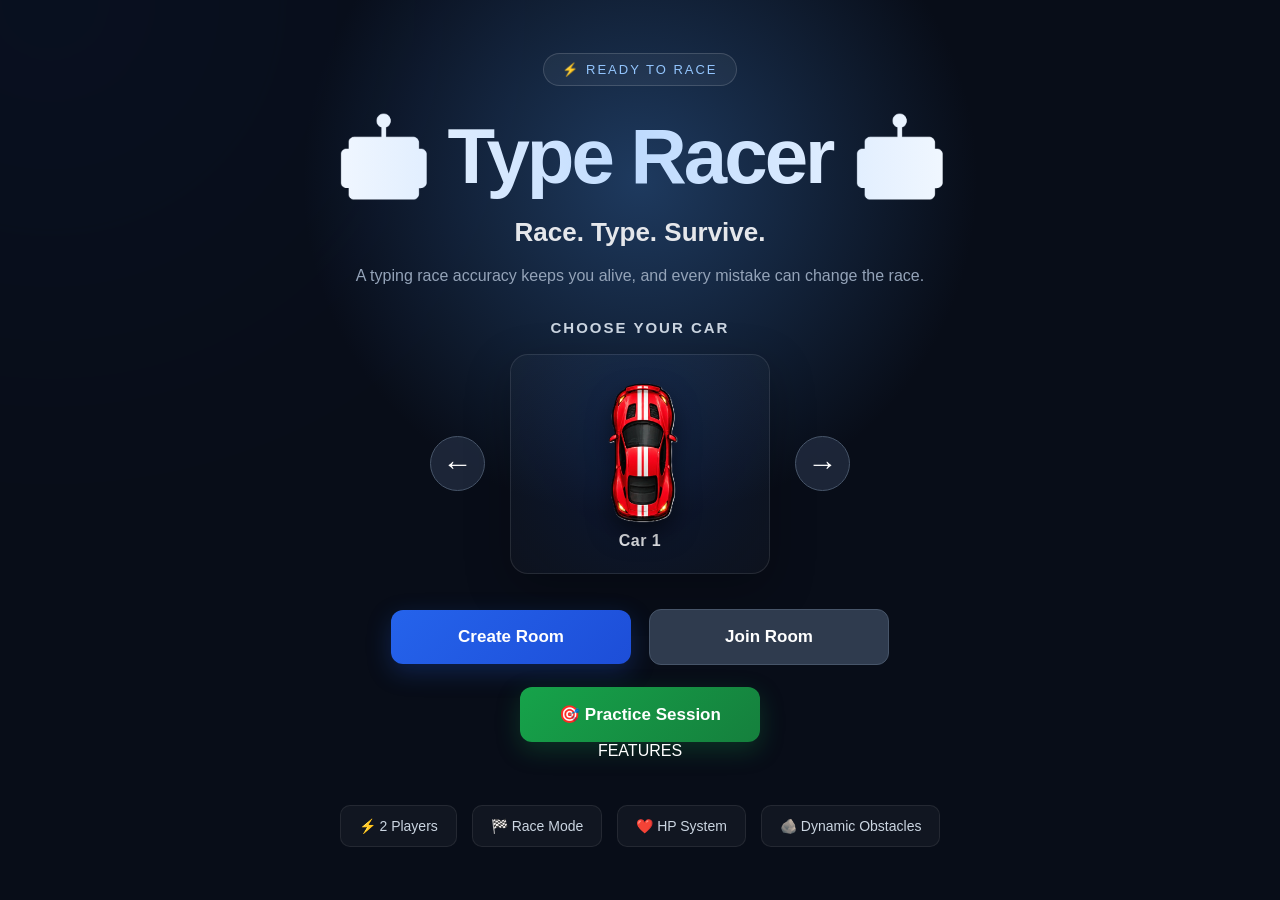
==== commit e96db11d: "prompts replaced with asthetics" ====
--- a/index.html
+++ b/index.html
@@ -1,94 +1,32 @@
 <!DOCTYPE html>
 <html lang="en">
-
 <head>
-
     <meta charset="UTF-8">
     <meta name="viewport" content="width=device-width, initial-scale=1.0">
-
     <title>Type Racer</title>
-
     <link rel="stylesheet" href="style1.css">
-
 </head>
-
 <body>
-
     <div class="container">
-
-        <!-- Top Label -->
         <div class="badge">
             ⚡ READY TO RACE
         </div>
-
-
-        <!-- Main Title -->
-        <h1>
-            🏎️ Type Racer
-        </h1>
-
-
-        <!-- Tagline -->
-        <p class="tagline">
-            Race. Type. Survive.
-        </p>
-
-
-        <!-- Description -->
-        <p class="description">
-
-            A typing race accuracy keeps you alive, and every mistake
-            can change the race.
-
-        </p>
-
-
-             <!-- CAR SELECTION -->
-
-<div class="car-title">
-    Choose Your Car
-</div>
-
-<div class="car-selector">
-
-    <button
-        id="prevCar"
-        class="car-arrow"
-        type="button"
-        aria-label="Previous car"
-    >
-        ←
-    </button>
-
-
-    <div class="car-display">
-
-        <img
-            id="selectedCarImage"
-            src="assets/red-car.png"
-            alt="Red Racer"
-        >
-
-        <div
-            id="selectedCarName"
-            class="car-name"
-        >
-            Red Racer
-        </div>
-
-    </div>
-
-
-    <button
-        id="nextCar"
-        class="car-arrow"
-        type="button"
-        aria-label="Next car"
-    >
-        →
-    </button>
-
-</div>
+        <h1>🤖 Type Racer 🤖</h1>
+        <p class="tagline">Race. Type. Survive.</p>
+        <p class="description"> A typing race accuracy keeps you alive, and every mistake
+            can change the race.</p>
+        <div class="car-title"> Choose Your Car</div>
+        <div class="car-selector">
+            <button id="prevCar" class="car-arrow" type="button" aria-label="Previous car">
+            ←</button>        
+            <div class="car-display">
+                <img id="selectedCarImage" src="assets/red-car.png" alt="Red Racer">
+                <div id="selectedCarName" class="car-name">Red Racer</div>
+            </div>    
+            <button id="nextCar" class="car-arrow" type="button" aria-label="Next car">
+                →
+            </button>
+        </div>
         <!-- CREATE + JOIN ROOM -->
         <div class="buttons">
             <button id="createRoom" class="create-btn">
@@ -97,18 +35,14 @@
             <button id="joinRoom" class="join-btn">
                 Join Room
             </button>
-     <!-- JOIN ROOM -->
-
 <div
     id="joinRoomScreen"
     class="room-screen hidden">
     <div class="room-box">
-
         <h2>🚪 Join Room</h2>
         <p>
             Enter the room code given by your opponent.
         </p>
-
         <input
             type="text"
             id="roomCodeInput"
@@ -157,7 +91,6 @@
         </div>
     </div>
          <!-- CREATE ROOM MODAL -->
-
     <div id="createRoomModal" class="room-modal hidden">
         <div class="room-panel">
             <button
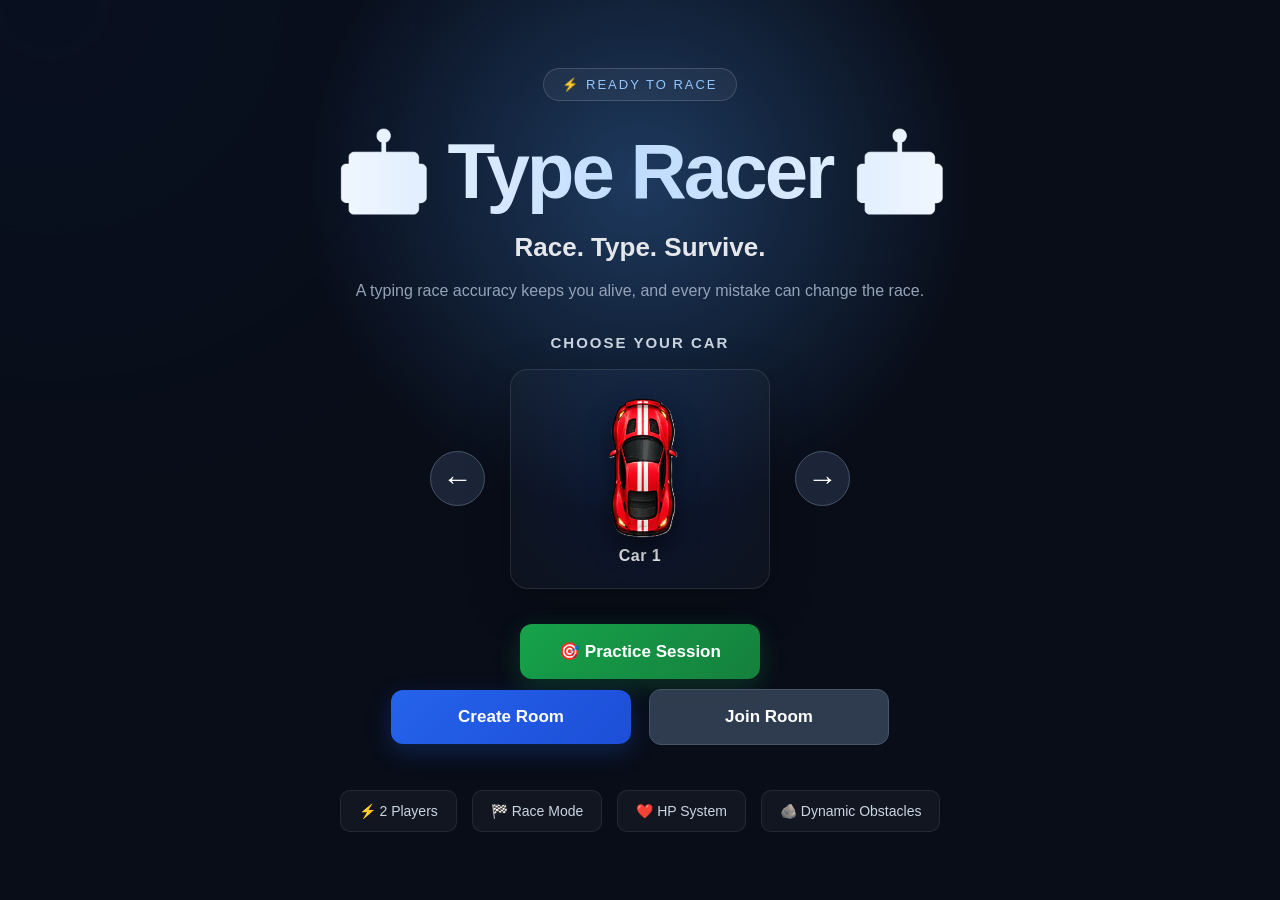
==== commit 84f871ae: "button pozition updated" ====
--- a/index.html
+++ b/index.html
@@ -27,6 +27,14 @@
                 →
             </button>
         </div>
+         <!-- PRACTICE SESSION -->
+        <div class="practice-container">
+            <a href="trial.html"><button
+                id="practiceSession"
+                class="practice-btn">
+                🎯 Practice Session
+            </button></a>
+        </div>
         <!-- CREATE + JOIN ROOM -->
         <div class="buttons">
             <button id="createRoom" class="create-btn">
@@ -35,6 +43,7 @@
             <button id="joinRoom" class="join-btn">
                 Join Room
             </button>
+            
 <div
     id="joinRoomScreen"
     class="room-screen hidden">
@@ -66,15 +75,15 @@
     </div>
     </div>
         </div>
-             <!-- PRACTICE SESSION -->
+         <!-- PRACTICE SESSION
         <div class="practice-container">
             <a href="trial.html"><button
                 id="practiceSession"
                 class="practice-btn">
                 🎯 Practice Session
             </button></a>
-        </div>
-             FEATURES
+        </div> -->
+             
         <div class="features">
             <div class="feature">
                 ⚡ 2 Players
@@ -144,7 +153,7 @@
             </button>
         </div>
     </div>
-
+        
     <!-- JOIN ROOM MODAL -->
     <div id="joinRoomModal" class="room-modal hidden">
 
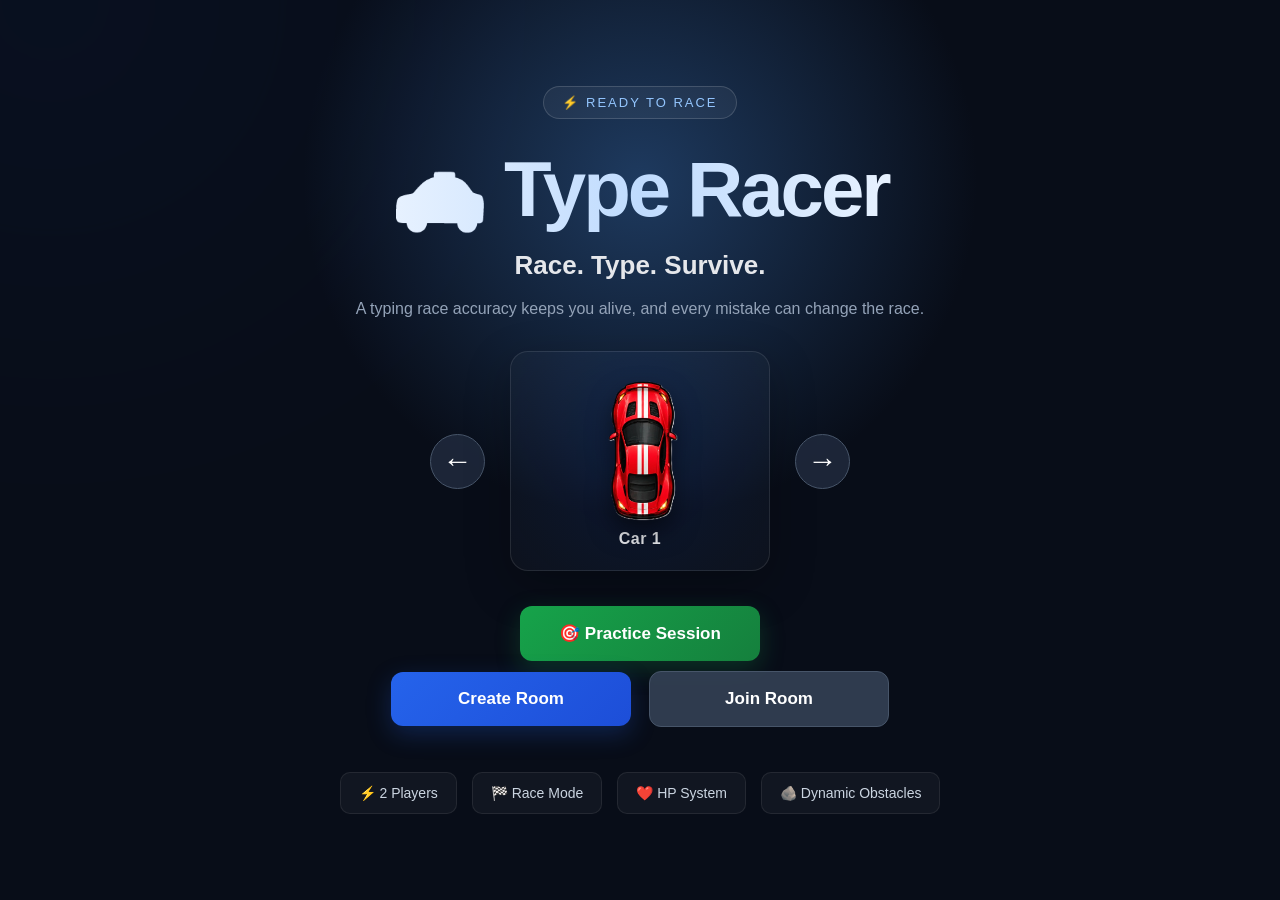
==== commit 763629f9: "button pozition updated" ====
--- a/index.html
+++ b/index.html
@@ -11,11 +11,11 @@
         <div class="badge">
             ⚡ READY TO RACE
         </div>
-        <h1>🤖 Type Racer 🤖</h1>
+        <h1>🚓 Type Racer</h1>
         <p class="tagline">Race. Type. Survive.</p>
         <p class="description"> A typing race accuracy keeps you alive, and every mistake
             can change the race.</p>
-        <div class="car-title"> Choose Your Car</div>
+        <!-- <div class="car-title"> Choose Your Car</div> -->
         <div class="car-selector">
             <button id="prevCar" class="car-arrow" type="button" aria-label="Previous car">
             ←</button>        
